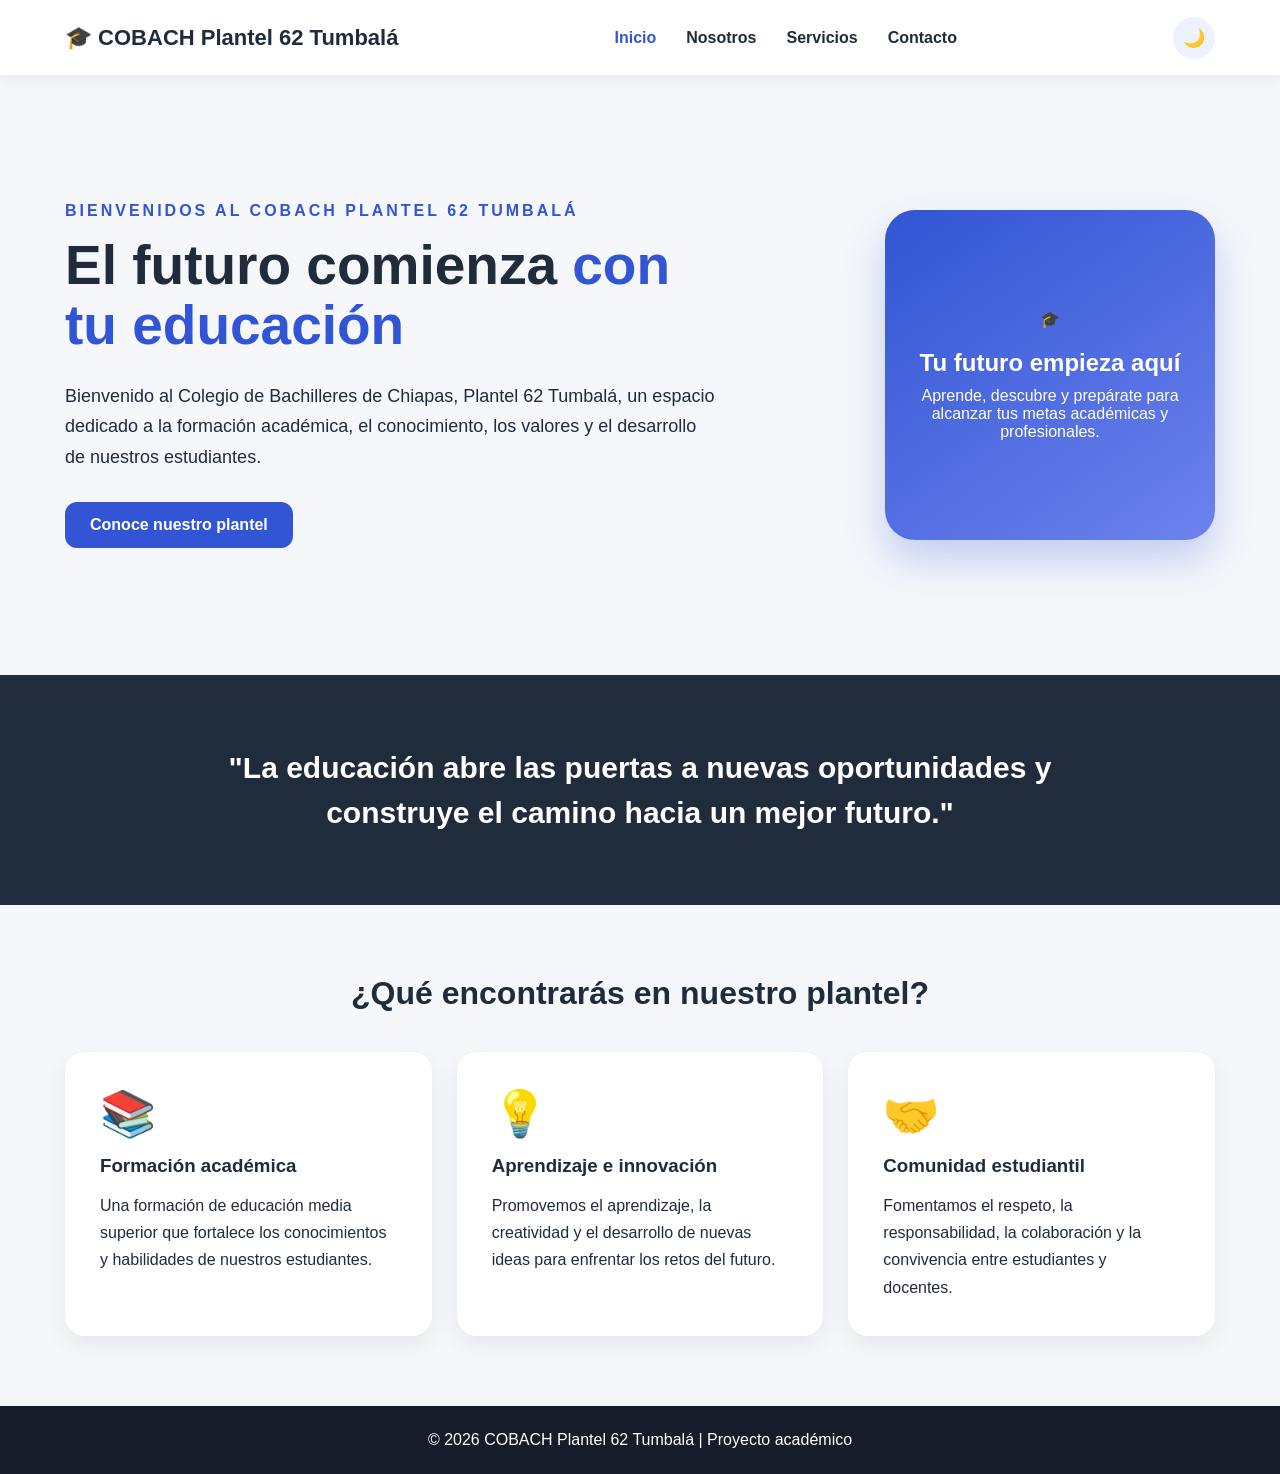
==== index.html @ ff922e40 "Add files via upload" ====
<!DOCTYPE html>
<html lang="es">

<head>

    <meta charset="UTF-8">
    <meta name="viewport" content="width=device-width, initial-scale=1.0">

    <title>COBACH Plantel 62 Tumbalá | Inicio</title>

    <link rel="stylesheet" href="estilos.css">

</head>

<body>

    <!-- MENÚ -->

    <header>

        <nav class="navbar">

            <div class="logo">
                🎓 COBACH Plantel 62 Tumbalá
            </div>

            <ul class="menu">

                <li>
                    <a href="index.html" class="activo">
                        Inicio
                    </a>
                </li>

                <li>
                    <a href="nosotros.html">
                        Nosotros
                    </a>
                </li>

                <li>
                    <a href="servicio.html">
                        Servicios
                    </a>
                </li>

                <li>
                    <a href="contactos.html">
                        Contacto
                    </a>
                </li>

            </ul>

            <button id="modoBtn">
                🌙
            </button>

        </nav>

    </header>


    <!-- INICIO -->

    <main>

        <section class="hero">

            <div class="hero-texto">

                <p class="bienvenida">
                    BIENVENIDOS AL COBACH PLANTEL 62 TUMBALÁ
                </p>

                <h1>
                    El futuro comienza
                    <span>con tu educación</span>
                </h1>

                <p>
                    Bienvenido al Colegio de Bachilleres de Chiapas,
                    Plantel 62 Tumbalá, un espacio dedicado a la formación
                    académica, el conocimiento, los valores y el desarrollo
                    de nuestros estudiantes.
                </p>

                <a href="nosotros.html" class="boton">
                    Conoce nuestro plantel
                </a>

            </div>


            <div class="hero-card">

                🎓

                <h2>
                    Tu futuro empieza aquí
                </h2>

                <p>
                    Aprende, descubre y prepárate para alcanzar tus metas
                    académicas y profesionales.
                </p>

            </div>

        </section>


        <!-- FRASE -->

        <section class="frase">

            <h2>
                "La educación abre las puertas a nuevas oportunidades
                y construye el camino hacia un mejor futuro."
            </h2>

        </section>


        <!-- TARJETAS -->

        <section class="seccion">

            <h2 class="titulo">
                ¿Qué encontrarás en nuestro plantel?
            </h2>

            <div class="tarjetas">


                <div class="tarjeta">

                    <div class="icono">
                        📚
                    </div>

                    <h3>
                        Formación académica
                    </h3>

                    <p>
                        Una formación de educación media superior que
                        fortalece los conocimientos y habilidades de
                        nuestros estudiantes.
                    </p>

                </div>


                <div class="tarjeta">

                    <div class="icono">
                        💡
                    </div>

                    <h3>
                        Aprendizaje e innovación
                    </h3>

                    <p>
                        Promovemos el aprendizaje, la creatividad y el
                        desarrollo de nuevas ideas para enfrentar los
                        retos del futuro.
                    </p>

                </div>


                <div class="tarjeta">

                    <div class="icono">
                        🤝
                    </div>

                    <h3>
                        Comunidad estudiantil
                    </h3>

                    <p>
                        Fomentamos el respeto, la responsabilidad,
                        la colaboración y la convivencia entre
                        estudiantes y docentes.
                    </p>

                </div>


            </div>

        </section>

    </main>


    <!-- PIE DE PÁGINA -->

    <footer>

        <p>
            © 2026 COBACH Plantel 62 Tumbalá | Proyecto académico
        </p>

    </footer>


    <script src="script.js"></script>

</body>

</html>
---- estilos.css ----
/* ================================
   CONFIGURACIÓN GENERAL
================================ */

* {
    margin: 0;
    padding: 0;
    box-sizing: border-box;
}

body {
    font-family: Arial, sans-serif;
    background: #f5f7fb;
    color: #202b3c;
    transition: 0.3s;
}


/* ================================
   MENÚ
================================ */

header {
    background: white;
    box-shadow: 0 3px 15px rgba(0,0,0,0.08);
}

.navbar {
    max-width: 1200px;
    margin: auto;

    min-height: 75px;

    display: flex;
    align-items: center;
    justify-content: space-between;

    padding: 0 25px;
}

.logo {
    font-size: 22px;
    font-weight: bold;
}

.menu {
    list-style: none;

    display: flex;
    gap: 30px;
}

.menu a {
    text-decoration: none;
    color: #202b3c;

    font-weight: bold;

    transition: 0.3s;
}

.menu a:hover,
.menu a.activo {
    color: #3155d4;
}

#modoBtn {
    border: none;
    background: #eef2ff;

    width: 42px;
    height: 42px;

    border-radius: 50%;

    cursor: pointer;

    font-size: 18px;
}


/* ================================
   HERO
================================ */

.hero {
    max-width: 1200px;
    margin: auto;

    min-height: 600px;

    display: flex;
    align-items: center;
    justify-content: space-between;

    gap: 50px;

    padding: 60px 25px;
}

.hero-texto {
    max-width: 650px;
}

.bienvenida {
    color: #3155d4;

    font-weight: bold;

    letter-spacing: 3px;

    margin-bottom: 15px;
}

.hero h1 {
    font-size: 55px;
    line-height: 1.1;

    margin-bottom: 25px;
}

.hero h1 span {
    color: #3155d4;
}

.hero-texto > p:not(.bienvenida) {
    font-size: 18px;
    line-height: 1.7;

    margin-bottom: 30px;
}


/* ================================
   TARJETA PRINCIPAL
================================ */

.hero-card {
    width: 330px;
    min-height: 330px;

    background: linear-gradient(
        145deg,
        #3155d4,
        #6d82ed
    );

    color: white;

    border-radius: 30px;

    display: flex;
    flex-direction: column;

    justify-content: center;
    align-items: center;

    text-align: center;

    padding: 30px;

    box-shadow: 0 20px 40px rgba(49,85,212,0.25);
}

.hero-card:first-letter {
    font-size: 70px;
}

.hero-card h2 {
    margin: 20px 0 10px;
}


/* ================================
   BOTONES
================================ */

.boton {
    display: inline-block;

    background: #3155d4;

    color: white;

    text-decoration: none;

    border: none;

    padding: 14px 25px;

    border-radius: 12px;

    font-weight: bold;

    cursor: pointer;

    transition: 0.3s;
}

.boton:hover {
    transform: translateY(-3px);

    box-shadow: 0 8px 20px rgba(49,85,212,0.3);
}


/* ================================
   SECCIONES
================================ */

.seccion {
    max-width: 1200px;

    margin: auto;

    padding: 70px 25px;
}

.titulo {
    text-align: center;

    font-size: 32px;

    margin-bottom: 40px;
}

.tarjetas {
    display: grid;

    grid-template-columns:
        repeat(3, 1fr);

    gap: 25px;
}

.tarjeta {
    background: white;

    padding: 35px;

    border-radius: 20px;

    box-shadow:
        0 8px 25px rgba(0,0,0,0.07);

    transition: 0.3s;
}

.tarjeta:hover {
    transform: translateY(-8px);
}

.tarjeta h3,
.tarjeta h2 {
    margin: 15px 0;
}

.tarjeta p {
    line-height: 1.7;
}

.icono {
    font-size: 45px;
}


/* ================================
   FRASE
================================ */

.frase {
    background: #202b3c;

    color: white;

    text-align: center;

    padding: 70px 25px;
}

.frase h2 {
    max-width: 850px;

    margin: auto;

    font-size: 30px;

    line-height: 1.5;
}


/* ================================
   PÁGINAS INTERNAS
================================ */

.pagina {
    text-align: center;

    padding: 100px 25px 60px;
}

.pagina h1 {
    font-size: 45px;

    margin-bottom: 20px;
}

.pagina > p:last-child {
    max-width: 700px;

    margin: auto;

    line-height: 1.7;

    font-size: 18px;
}


/* ================================
   NOSOTROS
================================ */

.informacion {
    display: grid;

    grid-template-columns:
        repeat(2, 1fr);

    gap: 30px;
}

.grande {
    min-height: 250px;
}


/* ================================
   CONTACTO
================================ */

.contacto {
    max-width: 1100px;

    margin: auto;

    padding: 50px 25px 100px;

    display: grid;

    grid-template-columns:
        1fr 1fr;

    gap: 50px;
}

.contacto-info {
    background: #3155d4;

    color: white;

    border-radius: 25px;

    padding: 40px;
}

.contacto-info h2 {
    margin-bottom: 30px;
}

.contacto-info p {
    margin: 22px 0;
}

form {
    background: white;

    padding: 40px;

    border-radius: 25px;

    box-shadow:
        0 8px 25px rgba(0,0,0,0.07);
}

form h2 {
    margin-bottom: 25px;
}

input,
textarea {
    width: 100%;

    padding: 14px;

    margin-bottom: 18px;

    border: 1px solid #ddd;

    border-radius: 10px;

    font-family: inherit;

    outline: none;
}

input:focus,
textarea:focus {
    border-color: #3155d4;
}

textarea {
    min-height: 130px;

    resize: vertical;
}


/* ================================
   FOOTER
================================ */

footer {
    background: #151d2b;

    color: white;

    text-align: center;

    padding: 25px;
}


/* ================================
   MODO OSCURO
================================ */

body.oscuro {
    background: #111827;

    color: #f5f7fb;
}

body.oscuro header {
    background: #1f2937;
}

body.oscuro .menu a {
    color: white;
}

body.oscuro .tarjeta,
body.oscuro form {
    background: #1f2937;
}

body.oscuro #modoBtn {
    background: #374151;
}


/* ================================
   CELULAR
================================ */

@media (max-width: 800px) {

    .navbar {
        flex-direction: column;

        gap: 20px;

        padding: 20px;
    }

    .menu {
        gap: 15px;
    }

    .hero {
        flex-direction: column;

        text-align: center;
    }

    .hero h1 {
        font-size: 40px;
    }

    .tarjetas,
    .informacion,
    .contacto {
        grid-template-columns: 1fr;
    }

    .hero-card {
        width: 100%;
        max-width: 350px;
    }

}
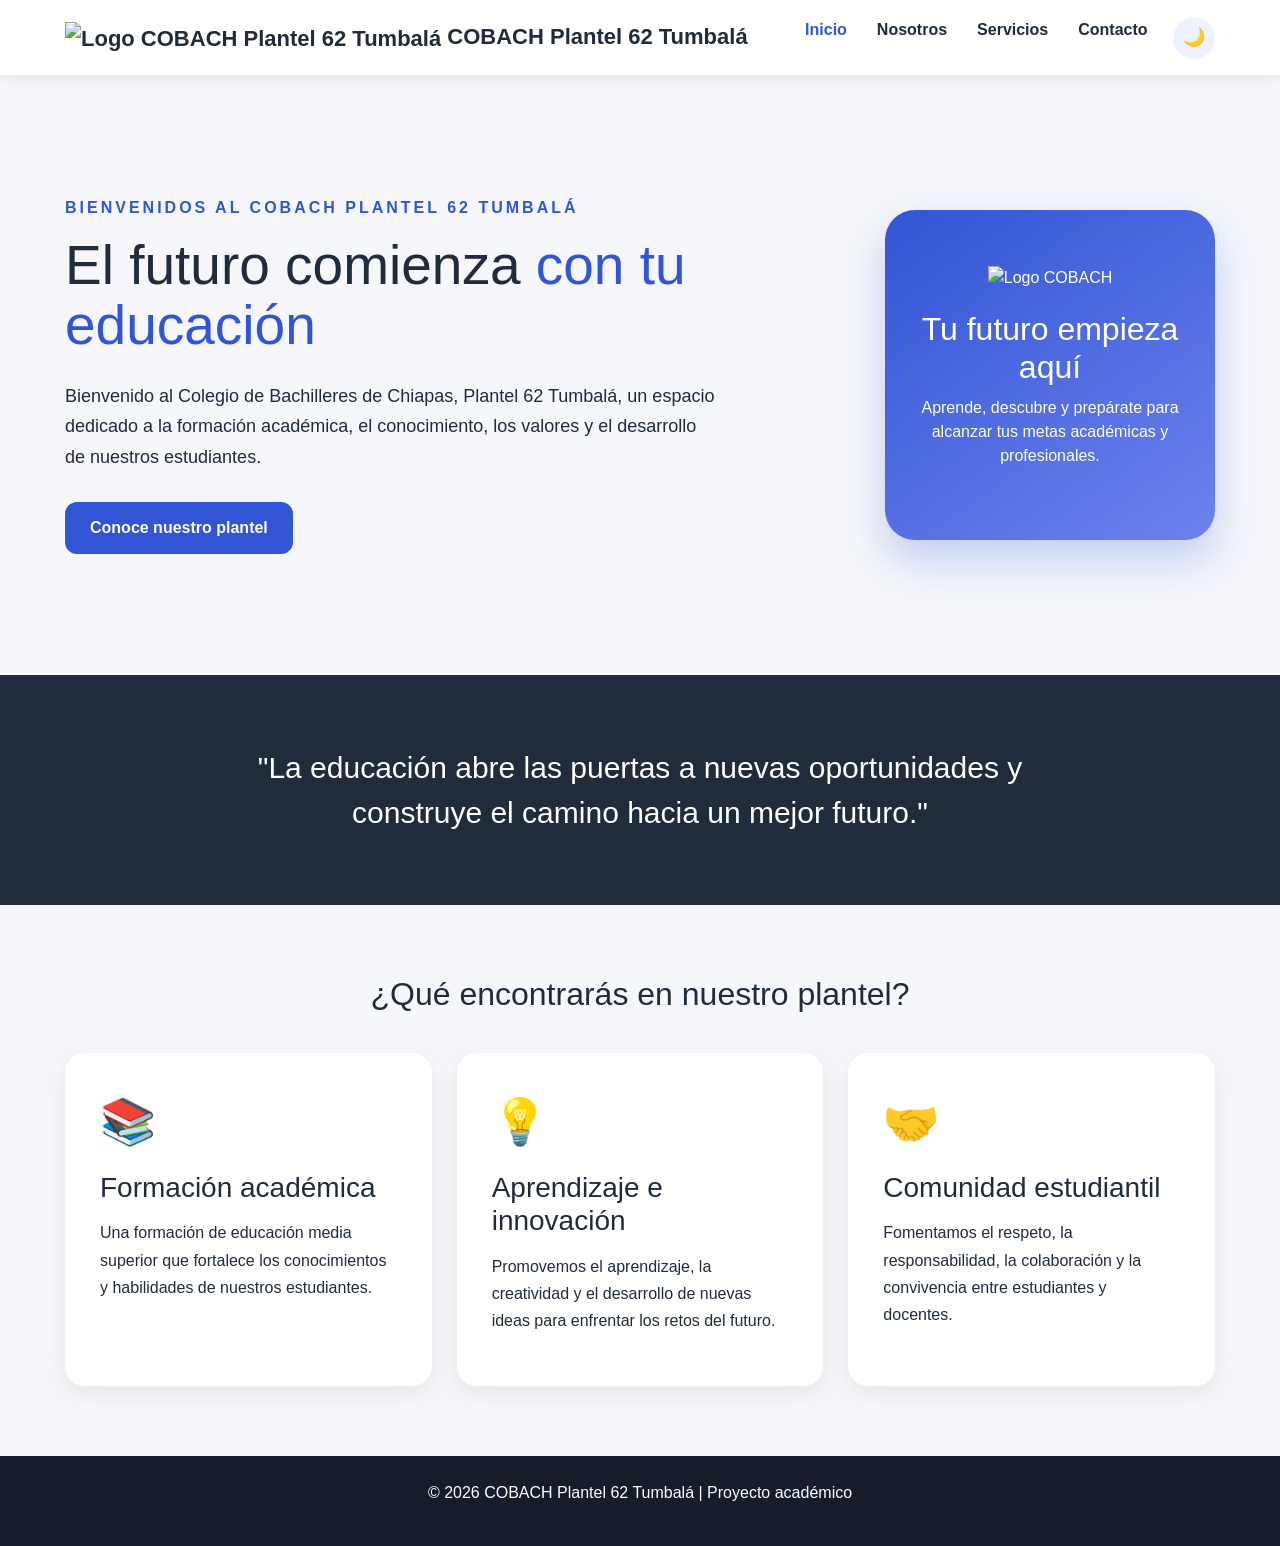
==== commit 807e493f: "index.html" ====
--- a/index.html
+++ b/index.html
@@ -8,6 +8,13 @@
 
     <title>COBACH Plantel 62 Tumbalá | Inicio</title>
 
+    <!-- Bootstrap -->
+    <link
+        href="https://cdn.jsdelivr.net/npm/bootstrap@5.3.8/dist/css/bootstrap.min.css"
+        rel="stylesheet"
+    >
+
+    <!-- Nuestro CSS -->
     <link rel="stylesheet" href="estilos.css">
 
 </head>
@@ -20,9 +27,23 @@
 
         <nav class="navbar">
 
+            <!-- LOGO -->
             <div class="logo">
-                🎓 COBACH Plantel 62 Tumbalá
-            </div>
+
+                <img
+                    src="img/logo.jng"
+                    alt="Logo COBACH Plantel 62 Tumbalá"
+                    class="logo-img"
+                >
+
+                <span>
+                    COBACH Plantel 62 Tumbalá
+                </span>
+
+            </div>
+
+
+            <!-- MENÚ -->
 
             <ul class="menu">
 
@@ -51,6 +72,9 @@
                 </li>
 
             </ul>
+
+
+            <!-- BOTÓN MODO OSCURO -->
 
             <button id="modoBtn">
                 🌙
@@ -94,7 +118,13 @@
 
             <div class="hero-card">
 
-                🎓
+                <!-- LOGO TAMBIÉN EN LA TARJETA -->
+
+                <img
+                    src="img/logo.jng"
+                    alt="Logo COBACH"
+                    class="logo-hero"
+                >
 
                 <h2>
                     Tu futuro empieza aquí
@@ -129,6 +159,7 @@
             <h2 class="titulo">
                 ¿Qué encontrarás en nuestro plantel?
             </h2>
+
 
             <div class="tarjetas">
 
@@ -208,8 +239,17 @@
     </footer>
 
 
+    <!-- Bootstrap JavaScript -->
+
+    <script
+        src="https://cdn.jsdelivr.net/npm/bootstrap@5.3.8/dist/js/bootstrap.bundle.min.js">
+    </script>
+
+
+    <!-- Nuestro JavaScript -->
+
     <script src="script.js"></script>
 
 </body>
 
-</html>+</html>
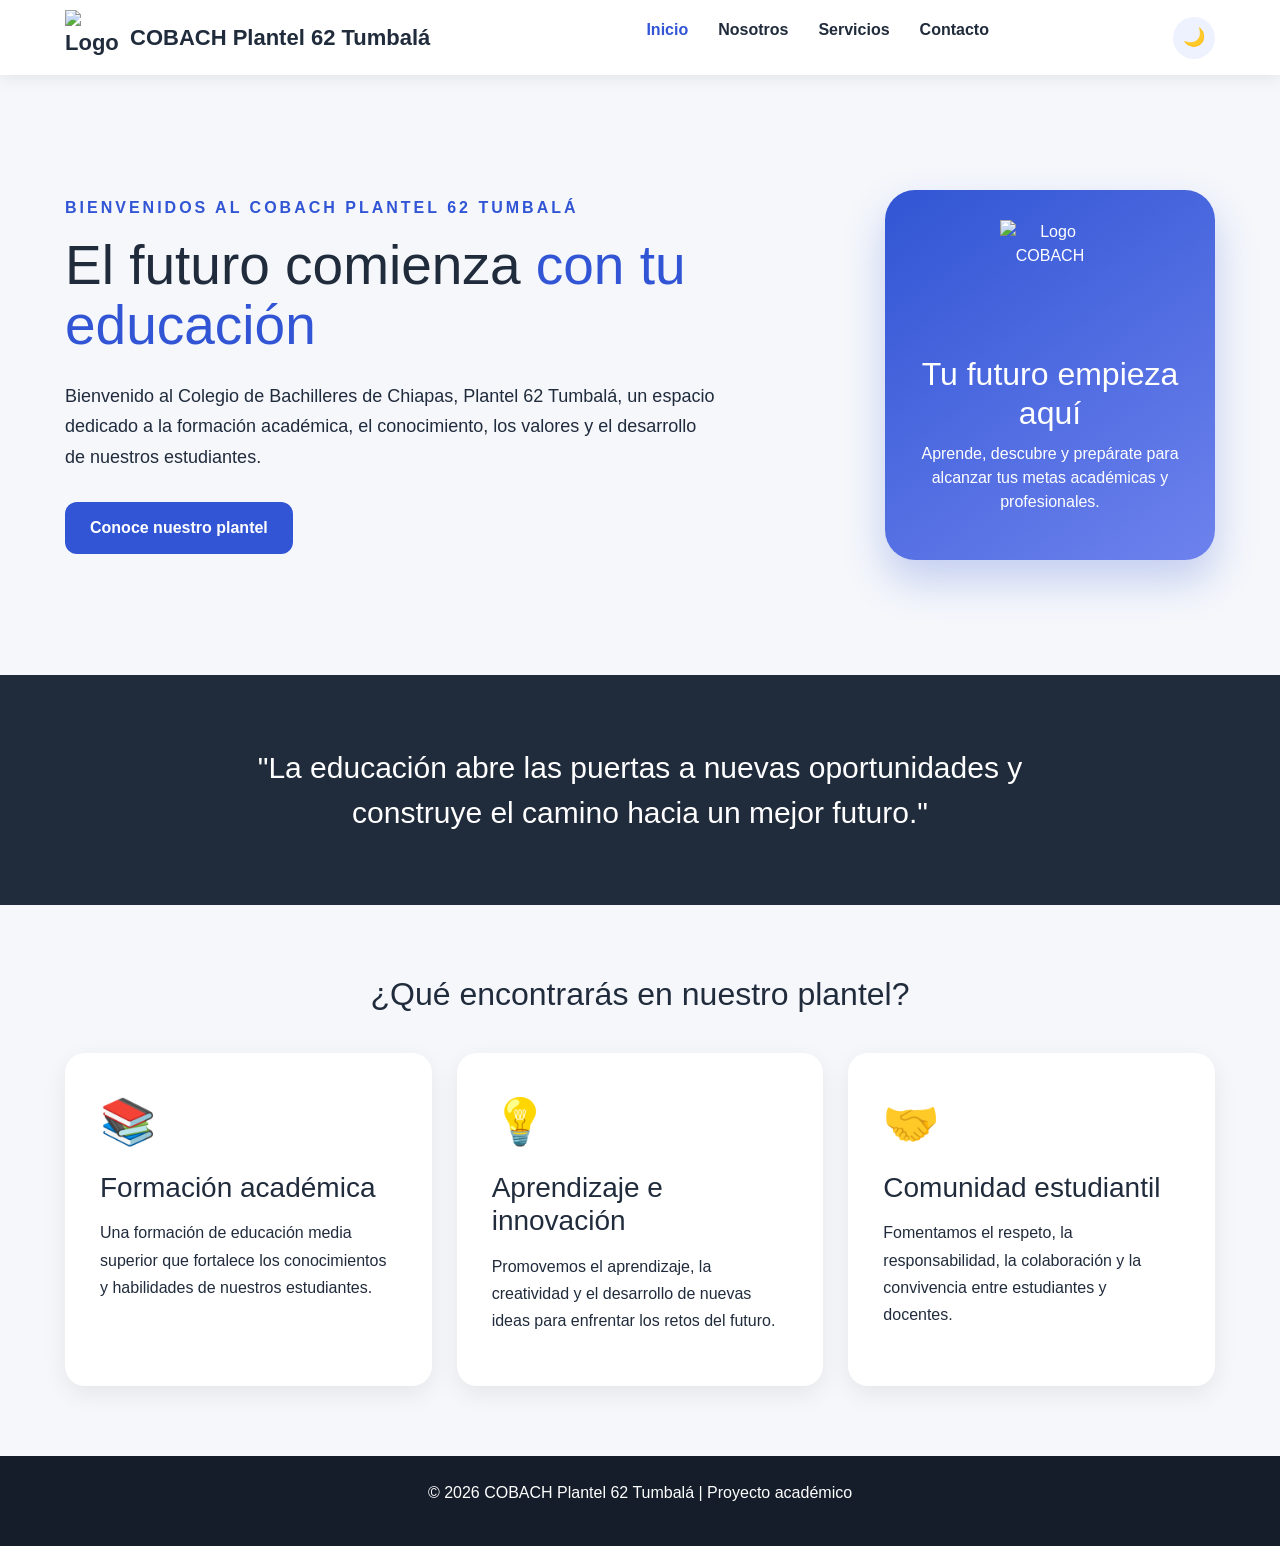
==== commit ef7e86d1: "index.html" ====
--- a/index.html
+++ b/index.html
@@ -31,7 +31,7 @@
             <div class="logo">
 
                 <img
-                    src="img/logo.jng"
+                    src="logo.jng"
                     alt="Logo COBACH Plantel 62 Tumbalá"
                     class="logo-img"
                 >
@@ -121,7 +121,7 @@
                 <!-- LOGO TAMBIÉN EN LA TARJETA -->
 
                 <img
-                    src="img/logo.jng"
+                    src="logo.jng"
                     alt="Logo COBACH"
                     class="logo-hero"
                 >
--- a/estilos.css
+++ b/estilos.css
@@ -497,4 +497,27 @@
         max-width: 350px;
     }
 
-}+}
+/* LOGO DEL MENÚ */
+
+.logo {
+    display: flex;
+    align-items: center;
+    gap: 10px;
+}
+
+.logo-img {
+    width: 55px;
+    height: 55px;
+    object-fit: contain;
+}
+
+
+/* LOGO DE LA TARJETA */
+
+.logo-hero {
+    width: 100px;
+    height: 100px;
+    object-fit: contain;
+    margin-bottom: 15px;
+}
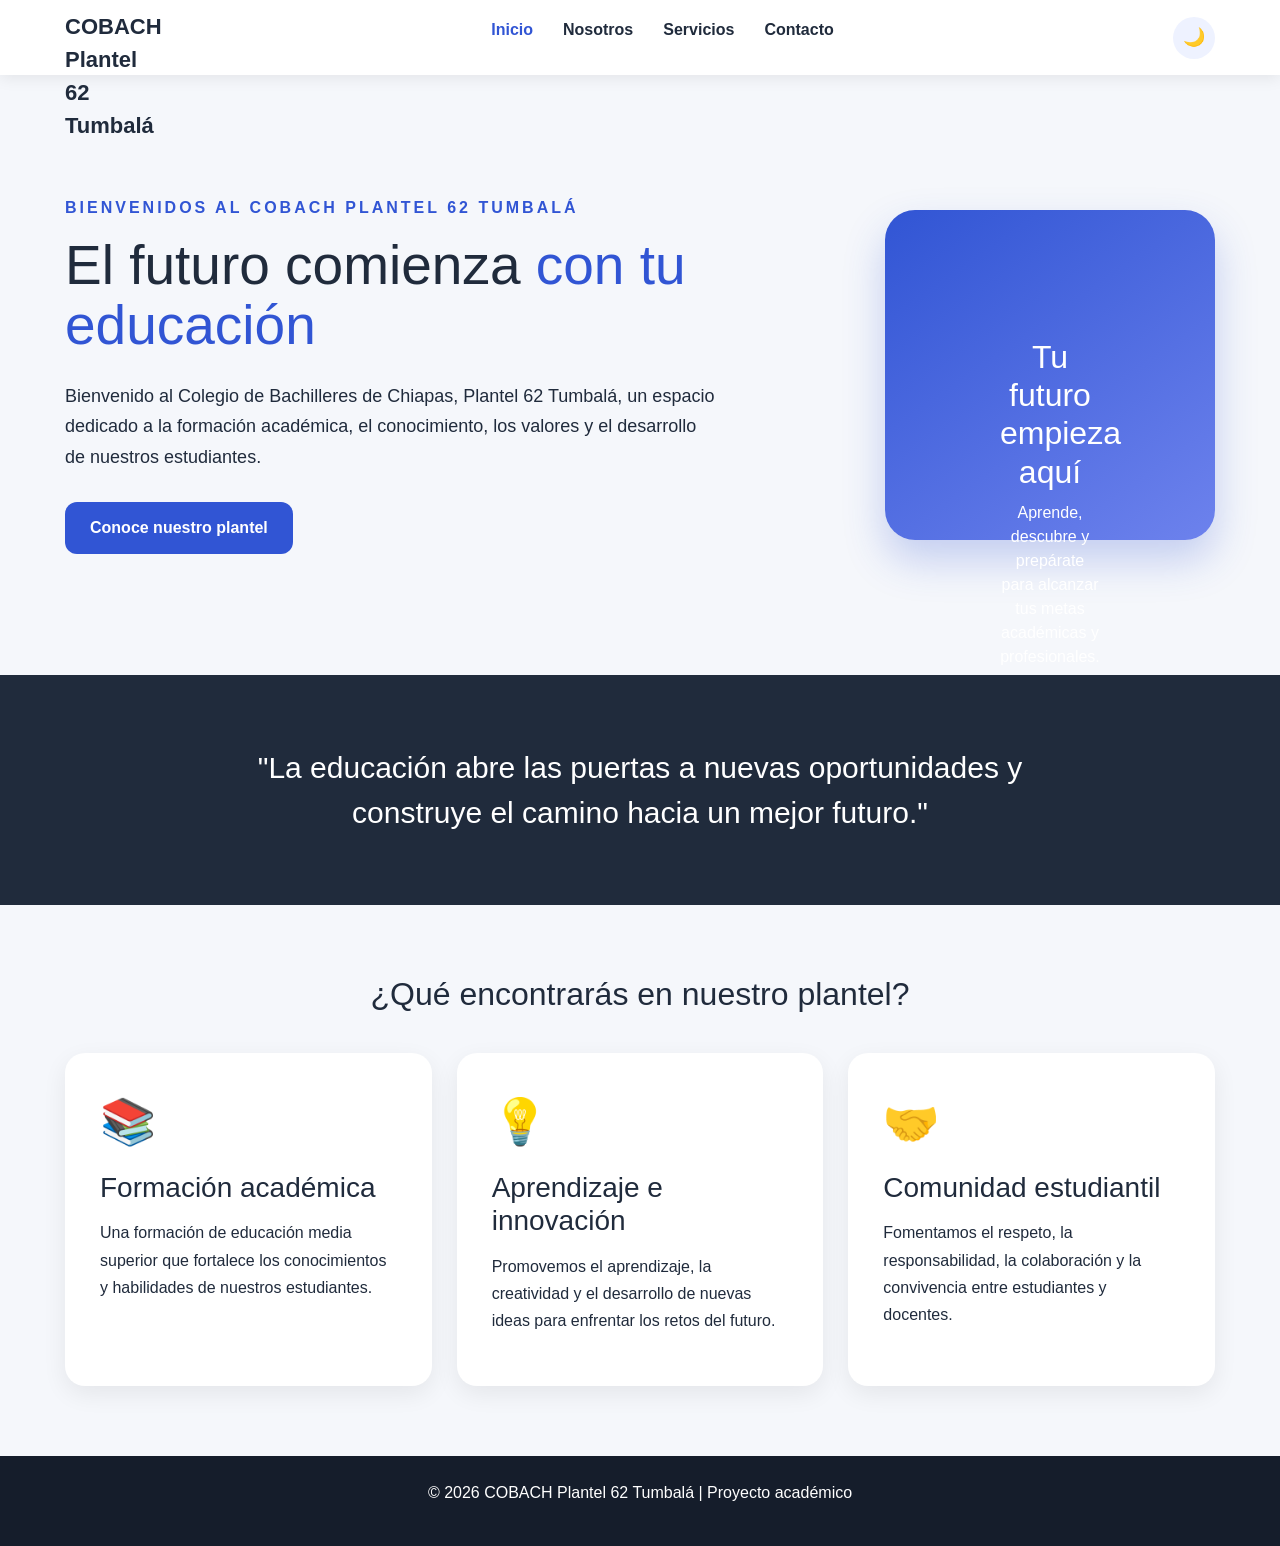
==== commit e8fad63c: "index.html" ====
--- a/index.html
+++ b/index.html
@@ -30,7 +30,7 @@
             <!-- LOGO -->
             <div class="logo">
 
-                <img
+                <logo
                     src="logo.jng"
                     alt="Logo COBACH Plantel 62 Tumbalá"
                     class="logo-img"
@@ -120,7 +120,7 @@
 
                 <!-- LOGO TAMBIÉN EN LA TARJETA -->
 
-                <img
+                <logo
                     src="logo.jng"
                     alt="Logo COBACH"
                     class="logo-hero"
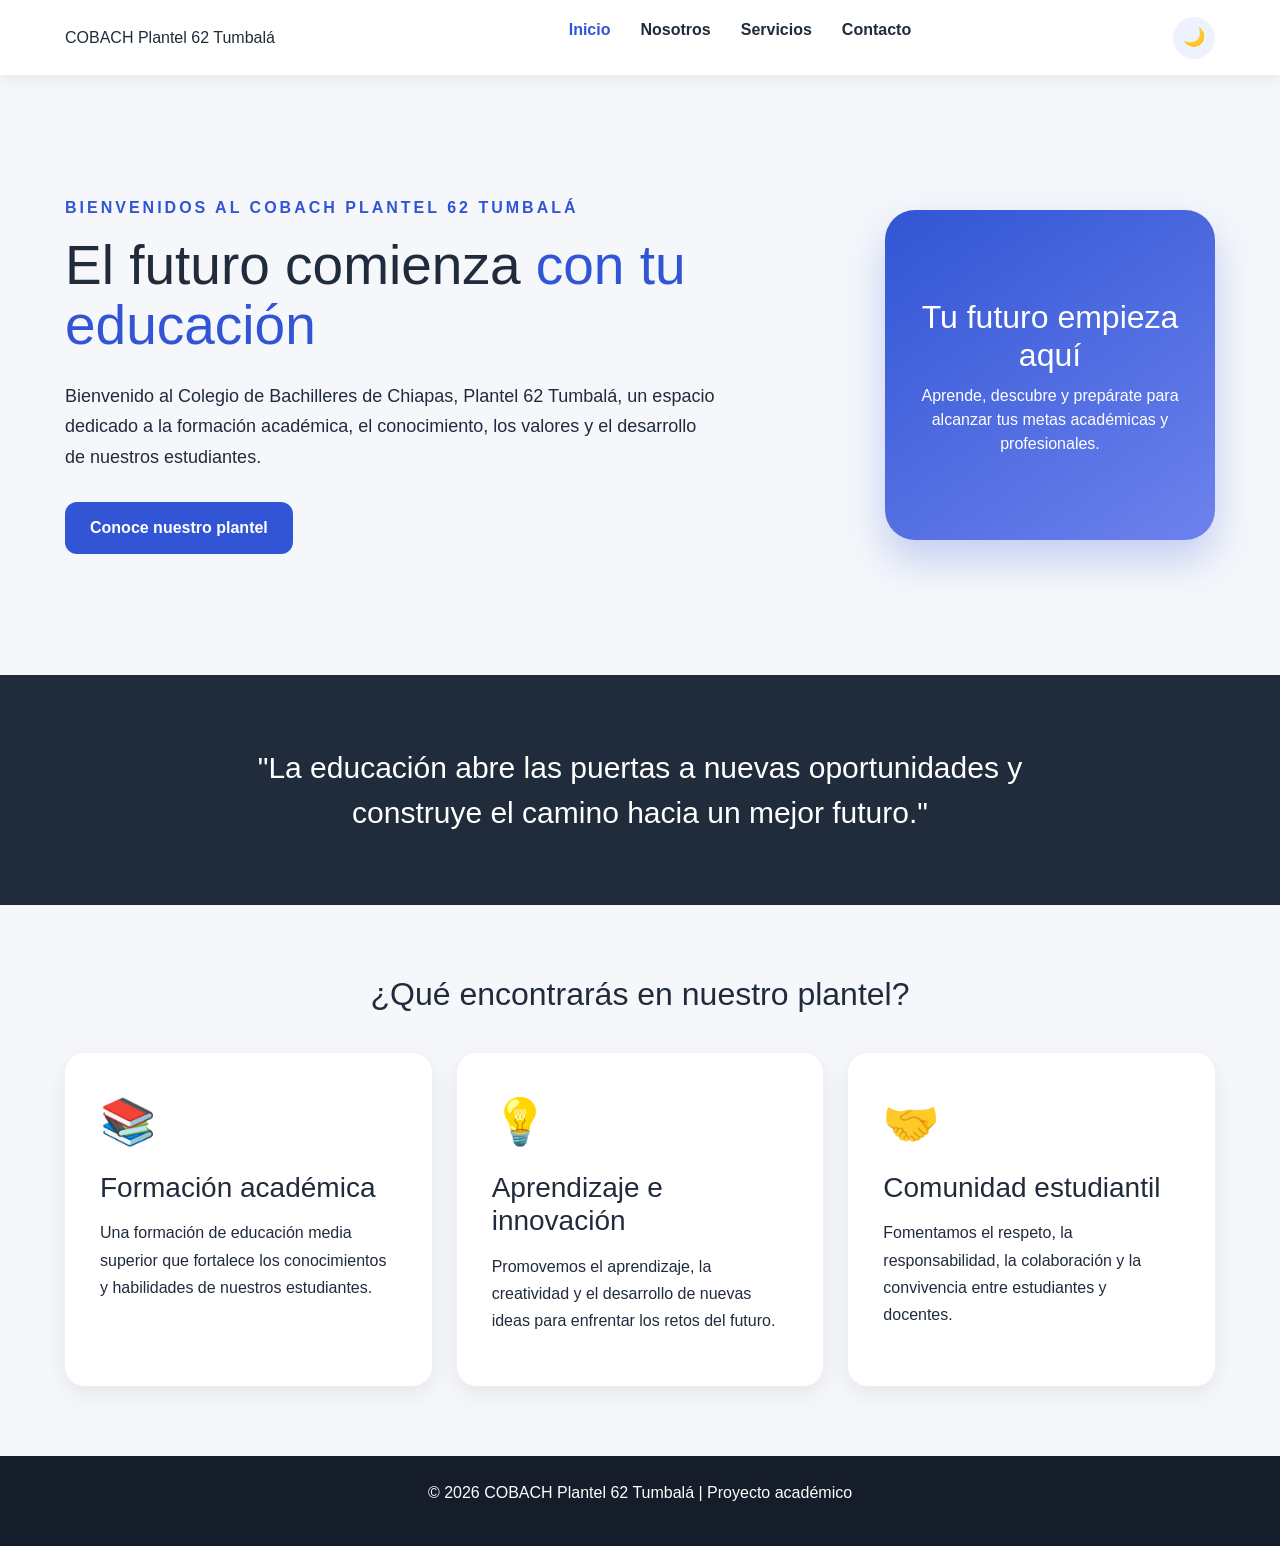
==== commit 95aecea0: "index.html" ====
--- a/index.html
+++ b/index.html
@@ -27,14 +27,7 @@
 
         <nav class="navbar">
 
-            <!-- LOGO -->
-            <div class="logo">
-
-                <logo
-                    src="logo.jng"
-                    alt="Logo COBACH Plantel 62 Tumbalá"
-                    class="logo-img"
-                >
+          
 
                 <span>
                     COBACH Plantel 62 Tumbalá
@@ -118,13 +111,7 @@
 
             <div class="hero-card">
 
-                <!-- LOGO TAMBIÉN EN LA TARJETA -->
-
-                <logo
-                    src="logo.jng"
-                    alt="Logo COBACH"
-                    class="logo-hero"
-                >
+               
 
                 <h2>
                     Tu futuro empieza aquí
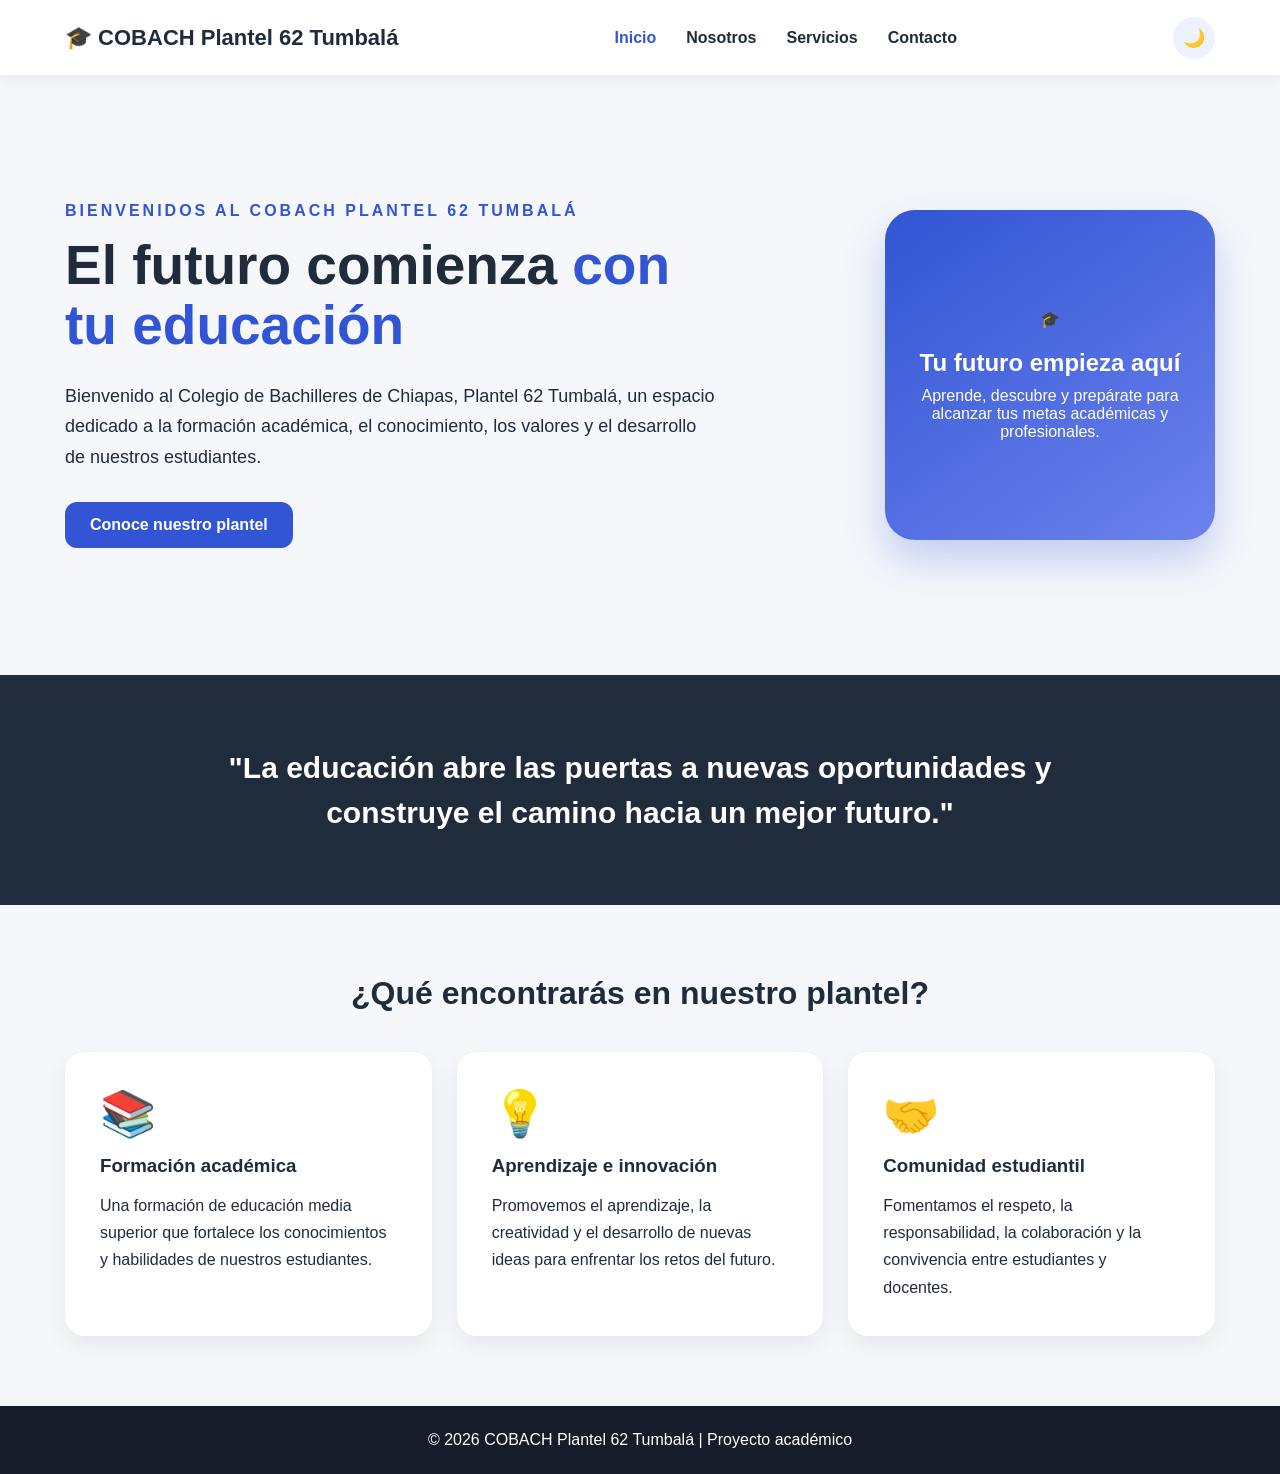
==== commit 0aa51687: "index.html" ====
--- a/index.html
+++ b/index.html
@@ -1,242 +1,215 @@
-<!DOCTYPE html>
-<html lang="es">
-
-<head>
-
-    <meta charset="UTF-8">
-    <meta name="viewport" content="width=device-width, initial-scale=1.0">
-
-    <title>COBACH Plantel 62 Tumbalá | Inicio</title>
-
-    <!-- Bootstrap -->
-    <link
-        href="https://cdn.jsdelivr.net/npm/bootstrap@5.3.8/dist/css/bootstrap.min.css"
-        rel="stylesheet"
-    >
-
-    <!-- Nuestro CSS -->
-    <link rel="stylesheet" href="estilos.css">
-
-</head>
-
-<body>
-
-    <!-- MENÚ -->
-
-    <header>
-
-        <nav class="navbar">
-
-          
-
-                <span>
-                    COBACH Plantel 62 Tumbalá
-                </span>
-
-            </div>
-
-
-            <!-- MENÚ -->
-
-            <ul class="menu">
-
-                <li>
-                    <a href="index.html" class="activo">
-                        Inicio
-                    </a>
-                </li>
-
-                <li>
-                    <a href="nosotros.html">
-                        Nosotros
-                    </a>
-                </li>
-
-                <li>
-                    <a href="servicio.html">
-                        Servicios
-                    </a>
-                </li>
-
-                <li>
-                    <a href="contactos.html">
-                        Contacto
-                    </a>
-                </li>
-
-            </ul>
-
-
-            <!-- BOTÓN MODO OSCURO -->
-
-            <button id="modoBtn">
-                🌙
-            </button>
-
-        </nav>
-
-    </header>
-
-
-    <!-- INICIO -->
-
-    <main>
-
-        <section class="hero">
-
-            <div class="hero-texto">
-
-                <p class="bienvenida">
-                    BIENVENIDOS AL COBACH PLANTEL 62 TUMBALÁ
-                </p>
-
-                <h1>
-                    El futuro comienza
-                    <span>con tu educación</span>
-                </h1>
-
-                <p>
-                    Bienvenido al Colegio de Bachilleres de Chiapas,
-                    Plantel 62 Tumbalá, un espacio dedicado a la formación
-                    académica, el conocimiento, los valores y el desarrollo
-                    de nuestros estudiantes.
-                </p>
-
-                <a href="nosotros.html" class="boton">
-                    Conoce nuestro plantel
-                </a>
-
-            </div>
-
-
-            <div class="hero-card">
-
-               
-
-                <h2>
-                    Tu futuro empieza aquí
-                </h2>
-
-                <p>
-                    Aprende, descubre y prepárate para alcanzar tus metas
-                    académicas y profesionales.
-                </p>
-
-            </div>
-
-        </section>
-
-
-        <!-- FRASE -->
-
-        <section class="frase">
-
-            <h2>
-                "La educación abre las puertas a nuevas oportunidades
-                y construye el camino hacia un mejor futuro."
-            </h2>
-
-        </section>
-
-
-        <!-- TARJETAS -->
-
-        <section class="seccion">
-
-            <h2 class="titulo">
-                ¿Qué encontrarás en nuestro plantel?
-            </h2>
-
-
-            <div class="tarjetas">
-
-
-                <div class="tarjeta">
-
-                    <div class="icono">
-                        📚
-                    </div>
-
-                    <h3>
-                        Formación académica
-                    </h3>
-
-                    <p>
-                        Una formación de educación media superior que
-                        fortalece los conocimientos y habilidades de
-                        nuestros estudiantes.
-                    </p>
-
-                </div>
-
-
-                <div class="tarjeta">
-
-                    <div class="icono">
-                        💡
-                    </div>
-
-                    <h3>
-                        Aprendizaje e innovación
-                    </h3>
-
-                    <p>
-                        Promovemos el aprendizaje, la creatividad y el
-                        desarrollo de nuevas ideas para enfrentar los
-                        retos del futuro.
-                    </p>
-
-                </div>
-
-
-                <div class="tarjeta">
-
-                    <div class="icono">
-                        🤝
-                    </div>
-
-                    <h3>
-                        Comunidad estudiantil
-                    </h3>
-
-                    <p>
-                        Fomentamos el respeto, la responsabilidad,
-                        la colaboración y la convivencia entre
-                        estudiantes y docentes.
-                    </p>
-
-                </div>
-
-
-            </div>
-
-        </section>
-
-    </main>
-
-
-    <!-- PIE DE PÁGINA -->
-
-    <footer>
-
-        <p>
-            © 2026 COBACH Plantel 62 Tumbalá | Proyecto académico
-        </p>
-
-    </footer>
-
-
-    <!-- Bootstrap JavaScript -->
-
-    <script
-        src="https://cdn.jsdelivr.net/npm/bootstrap@5.3.8/dist/js/bootstrap.bundle.min.js">
-    </script>
-
-
-    <!-- Nuestro JavaScript -->
-
-    <script src="script.js"></script>
-
-</body>
-
-</html>
+<!DOCTYPE html> 
+<html lang="es"> 
+ 
+<head> 
+ 
+    <meta charset="UTF-8"> 
+    <meta name="viewport" content="width=device-width, initial-scale=1.0"> 
+ 
+    <title>COBACH Plantel 62 Tumbalá | Inicio</title> 
+ 
+    <link rel="stylesheet" href="estilos.css"> 
+ 
+</head> 
+ 
+<body> 
+ 
+    <!-- MENÚ --> 
+ 
+    <header> 
+ 
+        <nav class="navbar"> 
+ 
+            <div class="logo"> 
+                🎓 COBACH Plantel 62 Tumbalá 
+            </div> 
+ 
+            <ul class="menu"> 
+ 
+                <li> 
+                    <a href="index.html" class="activo"> 
+                        Inicio 
+                    </a> 
+                </li> 
+ 
+                <li> 
+                    <a href="nosotros.html"> 
+                        Nosotros 
+                    </a> 
+                </li> 
+ 
+                <li> 
+                    <a href="servicio.html"> 
+                        Servicios 
+                    </a> 
+                </li> 
+ 
+                <li> 
+                    <a href="contactos.html"> 
+                        Contacto 
+                    </a> 
+                </li> 
+ 
+            </ul> 
+ 
+            <button id="modoBtn"> 
+                🌙 
+            </button> 
+ 
+        </nav> 
+ 
+    </header> 
+ 
+ 
+    <!-- INICIO --> 
+ 
+    <main> 
+ 
+        <section class="hero"> 
+ 
+            <div class="hero-texto"> 
+ 
+                <p class="bienvenida"> 
+                    BIENVENIDOS AL COBACH PLANTEL 62 TUMBALÁ 
+                </p> 
+ 
+                <h1> 
+                    El futuro comienza 
+                    <span>con tu educación</span> 
+                </h1> 
+ 
+                <p> 
+                    Bienvenido al Colegio de Bachilleres de Chiapas, 
+                    Plantel 62 Tumbalá, un espacio dedicado a la formación 
+                    académica, el conocimiento, los valores y el desarrollo 
+                    de nuestros estudiantes. 
+                </p> 
+ 
+                <a href="nosotros.html" class="boton"> 
+                    Conoce nuestro plantel 
+                </a> 
+ 
+            </div> 
+ 
+ 
+            <div class="hero-card"> 
+ 
+                🎓 
+ 
+                <h2> 
+                    Tu futuro empieza aquí 
+                </h2> 
+ 
+                <p> 
+                    Aprende, descubre y prepárate para alcanzar tus metas 
+                    académicas y profesionales. 
+                </p> 
+ 
+            </div> 
+ 
+        </section> 
+ 
+ 
+        <!-- FRASE --> 
+ 
+        <section class="frase"> 
+ 
+            <h2> 
+                "La educación abre las puertas a nuevas oportunidades 
+                y construye el camino hacia un mejor futuro." 
+            </h2> 
+ 
+        </section> 
+ 
+ 
+        <!-- TARJETAS --> 
+ 
+        <section class="seccion"> 
+ 
+            <h2 class="titulo"> 
+                ¿Qué encontrarás en nuestro plantel? 
+            </h2> 
+ 
+            <div class="tarjetas"> 
+ 
+ 
+                <div class="tarjeta"> 
+ 
+                    <div class="icono"> 
+                        📚 
+                    </div> 
+ 
+                    <h3> 
+                        Formación académica 
+                    </h3> 
+ 
+                    <p> 
+                        Una formación de educación media superior que 
+                        fortalece los conocimientos y habilidades de 
+                        nuestros estudiantes. 
+                    </p> 
+ 
+                </div> 
+ 
+ 
+                <div class="tarjeta"> 
+ 
+                    <div class="icono"> 
+                        💡 
+                    </div> 
+ 
+                    <h3> 
+                        Aprendizaje e innovación 
+                    </h3> 
+ 
+                    <p> 
+                        Promovemos el aprendizaje, la creatividad y el 
+                        desarrollo de nuevas ideas para enfrentar los 
+                        retos del futuro. 
+                    </p> 
+ 
+                </div> 
+ 
+ 
+                <div class="tarjeta"> 
+ 
+                    <div class="icono"> 
+                        🤝 
+                    </div> 
+ 
+                    <h3> 
+                        Comunidad estudiantil 
+                    </h3> 
+ 
+                    <p> 
+                        Fomentamos el respeto, la responsabilidad, 
+                        la colaboración y la convivencia entre 
+                        estudiantes y docentes. 
+                    </p> 
+ 
+                </div> 
+ 
+ 
+            </div> 
+ 
+        </section> 
+ 
+    </main> 
+ 
+ 
+    <!-- PIE DE PÁGINA --> 
+ 
+    <footer> 
+ 
+        <p> 
+            © 2026 COBACH Plantel 62 Tumbalá | Proyecto académico 
+        </p> 
+ 
+    </footer> 
+ 
+ 
+    <script src="script.js"></script> 
+ 
+</body> 
+ 
+</html> 
--- a/estilos.css
+++ b/estilos.css
@@ -498,26 +498,3 @@
     }
 
 }
-/* LOGO DEL MENÚ */
-
-.logo {
-    display: flex;
-    align-items: center;
-    gap: 10px;
-}
-
-.logo-img {
-    width: 55px;
-    height: 55px;
-    object-fit: contain;
-}
-
-
-/* LOGO DE LA TARJETA */
-
-.logo-hero {
-    width: 100px;
-    height: 100px;
-    object-fit: contain;
-    margin-bottom: 15px;
-}
